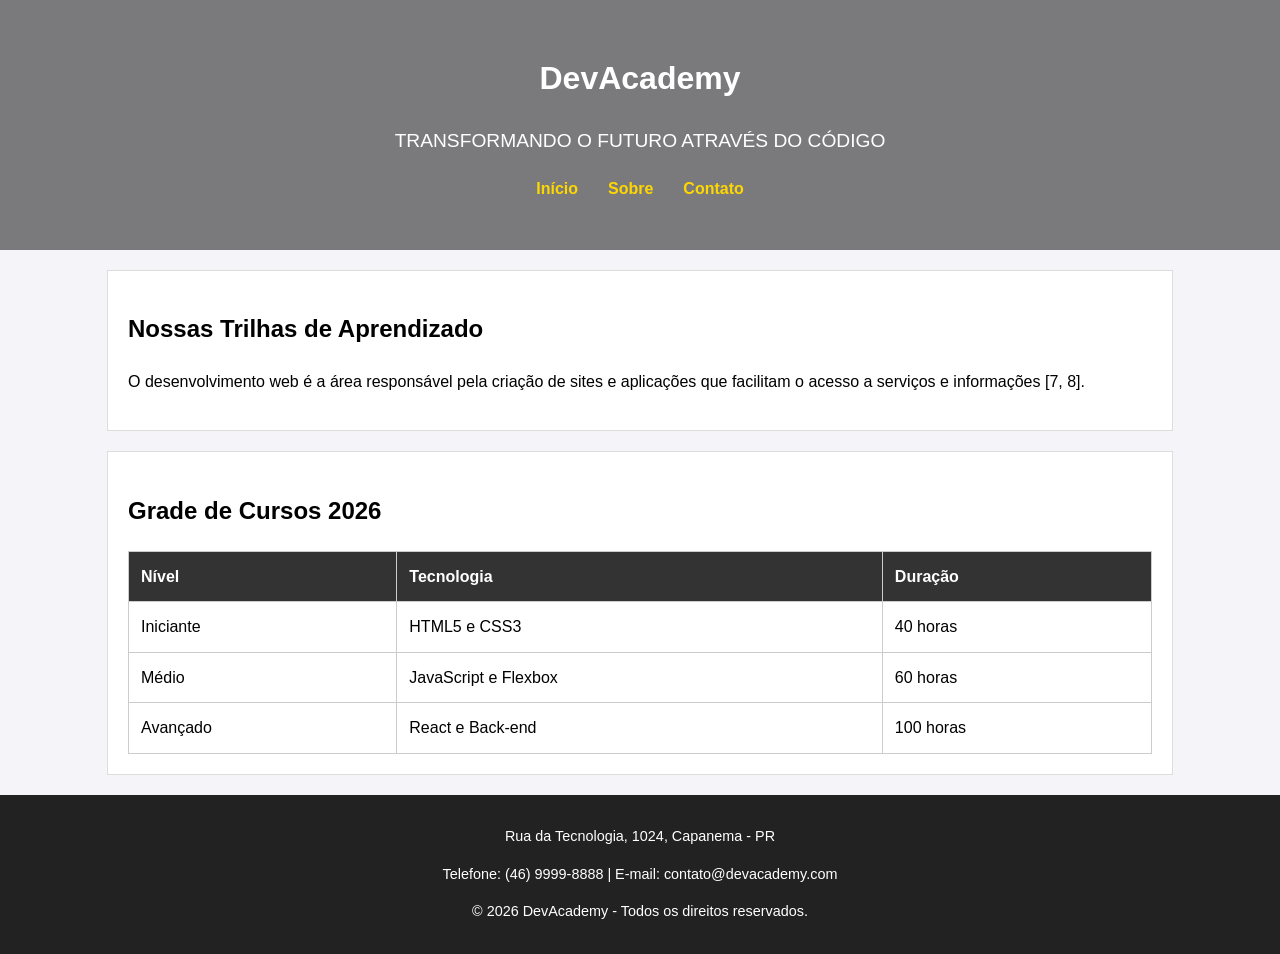
==== index.html @ 8f2f2586 "first commit" ====
<!DOCTYPE html>
<html lang="pt-BR">
<head>
    <meta charset="UTF-8">
    <meta name="viewport" content="width=device-width, initial-scale=1.0">
    <link rel="stylesheet" href="estilo.css">
    <title>DevAcademy - Início</title>
</head>
<body>
    <header>
        <h1>DevAcademy</h1>
        <p id="slogan">Transformando o futuro através do código</p>
        <nav>
            <ul class="menu">
                <li><a href="index.html">Início</a></li>
                <li><a href="sobre.html">Sobre</a></li>
                <li><a href="contato.html">Contato</a></li>
            </ul>
        </nav>
    </header>

    <main>
        <section class="conteudo-principal">
            <h2>Nossas Trilhas de Aprendizado</h2>
            <p>O desenvolvimento web é a área responsável pela criação de sites e aplicações que facilitam o acesso a serviços e informações [7, 8].</p>
        </section>

        <section id="tabela-cursos">
            <h2>Grade de Cursos 2026</h2>
            <table>
                <tr>
                    <th>Nível</th>
                    <th>Tecnologia</th>
                    <th>Duração</th>
                </tr>
                <tr>
                    <td>Iniciante</td>
                    <td>HTML5 e CSS3</td>
                    <td>40 horas</td>
                </tr>
                <tr>
                    <td>Médio</td>
                    <td>JavaScript e Flexbox</td>
                    <td>60 horas</td>
                </tr>
                <tr>
                    <td>Avançado</td>
                    <td>React e Back-end</td>
                    <td>100 horas</td>
                </tr>
            </table>
        </section>
    </main>

    <footer>
        <p>Rua da Tecnologia, 1024, Capanema - PR</p>
        <p>Telefone: (46) 9999-8888 | E-mail: contato@devacademy.com</p>
        <p>&copy; 2026 DevAcademy - Todos os direitos reservados.</p>
    </footer>
</body>
</html>
---- estilo.css ----
/* Seletores de Elemento e Variáveis de Medida */
body {
    font-family: 'Segoe UI', Tahoma, Geneva, Verdana, sans-serif; /* font-family [15] */
    background-color: #f4f4f9; /* cor de fundo [4] */
    margin: 0;
    padding: 0;
    line-height: 1.6; /* line-height [17] */
}

/* Cabeçalho e Flexbox */
header {
    background-image: linear-gradient(rgba(0,0,0,0.5), rgba(0,0,0,0.5)), url('img/header-bg.jpg'); /* imagem de fundo [4] */
    color: white;
    text-align: center; /* text-align [17] */
    padding: 2rem 0; /* padding com rem [18] */
}

#slogan { /* Seletor de ID [16] */
    font-size: 1.2rem;
    text-transform: uppercase; /* text-transform [17] */
}

/* Menu com Flexbox [3] */
.menu { /* Seletor de Classe [16] */
    display: flex; /* propriedade display [3] */
    justify-content: center; /* alinhamento flexbox [19] */
    list-style: none;
    padding: 0;
}

.menu li {
    margin: 0 15px; /* margin com px [18] */
}

.menu a {
    color: #ffd700;
    text-decoration: none; /* text-decoration [17] */
    font-weight: bold; /* font-weight [15] */
}

/* Seções e Espaçamento */
section {
    padding: 20px;
    margin: 20px auto;
    max-width: 80%; /* medida % [18] */
    background: white;
    border: 1px solid #ddd; /* bordas [4] */
}

/* Estilização da Tabela [6, 20] */
table {
    width: 100%;
    border-collapse: collapse;
    margin-top: 20px;
}

th, td {
    border: 1px solid #ccc;
    padding: 12px;
    text-align: left;
}

th {
    background-color: #333;
    color: white;
}

/* Estilização do Formulário [11, 12] */
#form-contato {
    display: flex;
    flex-direction: column; /* flex-direction [21] */
}

input, select, textarea {
    margin-bottom: 15px;
    padding: 10px;
    border-radius: 5px;
    border: 1px solid #aaa;
}

/* Outline aplicado no foco dos campos */
input:focus {
    outline: 2px solid #ffd700; /* outline obrigatório [4] */
}

/* Rodapé */
footer {
    background: #222;
    color: white;
    text-align: center;
    padding: 1rem;
    font-size: 0.9em; /* medida em [18] */
}
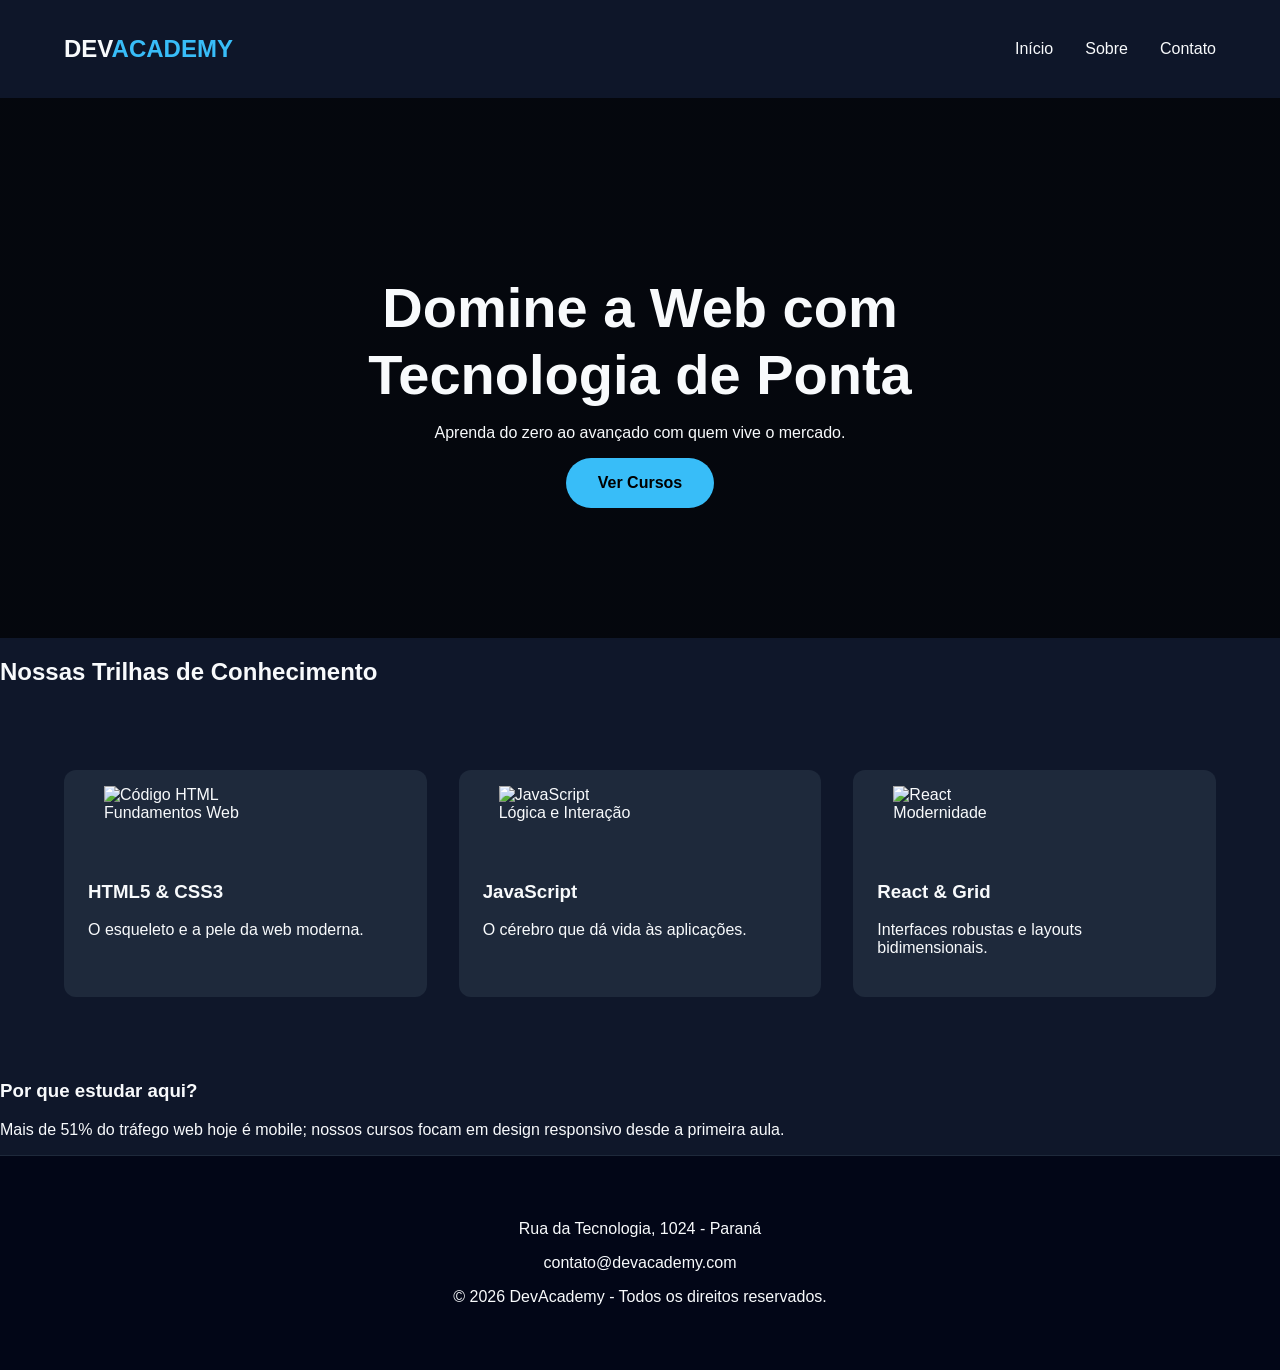
==== commit b1c0326b: "atualiza" ====
--- a/index.html
+++ b/index.html
@@ -4,14 +4,16 @@
     <meta charset="UTF-8">
     <meta name="viewport" content="width=device-width, initial-scale=1.0">
     <link rel="stylesheet" href="estilo.css">
-    <title>DevAcademy - Início</title>
+    <title>DevAcademy | O Futuro do Código</title>
 </head>
+
 <body>
-    <header>
-        <h1>DevAcademy</h1>
-        <p id="slogan">Transformando o futuro através do código</p>
+
+    <header class="cabecalho-principal">
+        <div class="logo">Dev<span>Academy</span></div>
+
         <nav>
-            <ul class="menu">
+            <ul class="menu-flex">
                 <li><a href="index.html">Início</a></li>
                 <li><a href="sobre.html">Sobre</a></li>
                 <li><a href="contato.html">Contato</a></li>
@@ -19,43 +21,93 @@
         </nav>
     </header>
 
-    <main>
-        <section class="conteudo-principal">
-            <h2>Nossas Trilhas de Aprendizado</h2>
-            <p>O desenvolvimento web é a área responsável pela criação de sites e aplicações que facilitam o acesso a serviços e informações [7, 8].</p>
+    <main class="grid-principal">
+
+        <section class="hero-section">
+            <div class="hero-conteudo">
+                <h1>Domine a Web com <br>Tecnologia de Ponta</h1>
+
+                <p>
+                    Aprenda do zero ao avançado com quem vive o mercado.
+                </p>
+
+                <a href="#cursos" class="btn-cta">Ver Cursos</a>
+            </div>
         </section>
 
-        <section id="tabela-cursos">
-            <h2>Grade de Cursos 2026</h2>
-            <table>
-                <tr>
-                    <th>Nível</th>
-                    <th>Tecnologia</th>
-                    <th>Duração</th>
-                </tr>
-                <tr>
-                    <td>Iniciante</td>
-                    <td>HTML5 e CSS3</td>
-                    <td>40 horas</td>
-                </tr>
-                <tr>
-                    <td>Médio</td>
-                    <td>JavaScript e Flexbox</td>
-                    <td>60 horas</td>
-                </tr>
-                <tr>
-                    <td>Avançado</td>
-                    <td>React e Back-end</td>
-                    <td>100 horas</td>
-                </tr>
-            </table>
+        <section id="cursos" class="secao-cursos">
+            <h2>Nossas Trilhas de Conhecimento</h2>
+
+            <div class="container-grid-cursos">
+
+                <article class="curso-card">
+                    <figure>
+                        <img src="https://images.unsplash.com/photo-1587620962725-abab7fe55159?auto=format&fit=crop&w=400&q=80"
+                            alt="Código HTML">
+
+                        <figcaption>Fundamentos Web</figcaption>
+                    </figure>
+
+                    <div class="card-info">
+                        <h3>HTML5 & CSS3</h3>
+                        <p>O esqueleto e a pele da web moderna.</p>
+                    </div>
+                </article>
+
+                <article class="curso-card">
+                    <figure>
+                        <img src="https://images.unsplash.com/photo-1579468118864-1b9ea3c0db4a?auto=format&fit=crop&w=400&q=80"
+                            alt="JavaScript">
+
+                        <figcaption>Lógica e Interação</figcaption>
+                    </figure>
+
+                    <div class="card-info">
+                        <h3>JavaScript</h3>
+                        <p>O cérebro que dá vida às aplicações.</p>
+                    </div>
+                </article>
+
+                <article class="curso-card">
+                    <figure>
+                        <img src="https://images.unsplash.com/photo-1633356122544-f134324a6cee?auto=format&fit=crop&w=400&q=80"
+                            alt="React">
+
+                        <figcaption>Modernidade</figcaption>
+                    </figure>
+
+                    <div class="card-info">
+                        <h3>React & Grid</h3>
+                        <p>Interfaces robustas e layouts bidimensionais.</p>
+                    </div>
+                </article>
+
+            </div>
         </section>
+
+        <aside class="info-extra">
+            <h3>Por que estudar aqui?</h3>
+
+            <p>
+                Mais de 51% do tráfego web hoje é mobile; nossos cursos
+                focam em design responsivo desde a primeira aula.
+            </p>
+        </aside>
+
     </main>
 
-    <footer>
-        <p>Rua da Tecnologia, 1024, Capanema - PR</p>
-        <p>Telefone: (46) 9999-8888 | E-mail: contato@devacademy.com</p>
-        <p>&copy; 2026 DevAcademy - Todos os direitos reservados.</p>
+    <footer class="rodape-moderno">
+
+        <div class="contato-footer">
+            <p>Rua da Tecnologia, 1024 - Paraná</p>
+            <p>contato@devacademy.com</p>
+        </div>
+
+        <p class="copyright">
+            &copy; 2026 DevAcademy - Todos os direitos reservados.
+        </p>
+
     </footer>
+
 </body>
-</html>
+</html>
--- a/estilo.css
+++ b/estilo.css
@@ -1,93 +1,125 @@
-/* Seletores de Elemento e Variáveis de Medida */
-body {
-    font-family: 'Segoe UI', Tahoma, Geneva, Verdana, sans-serif; /* font-family [15] */
-    background-color: #f4f4f9; /* cor de fundo [4] */
-    margin: 0;
-    padding: 0;
-    line-height: 1.6; /* line-height [17] */
+/* Variáveis de Design */
+:root {
+    --bg-dark: #0f172a;
+    --accent: #38bdf8;
+    --text-main: #f8fafc;
+    --card-bg: #1e293b;
+    /* Tipografia Fluida: clamp(min, pref, max) */
+    --h1-size: clamp(2rem, 6vw, 3.5rem);
+    --body-size: clamp(1rem, 1.2vw, 1.125rem);
 }
 
-/* Cabeçalho e Flexbox */
-header {
-    background-image: linear-gradient(rgba(0,0,0,0.5), rgba(0,0,0,0.5)), url('img/header-bg.jpg'); /* imagem de fundo [4] */
-    color: white;
-    text-align: center; /* text-align [17] */
-    padding: 2rem 0; /* padding com rem [18] */
+body {
+    font-family: 'Inter', sans-serif;
+    background-color: var(--bg-dark);
+    color: var(--text-main);
+    margin: 0;
+    display: grid; /* Grid para estrutura macro */
+    grid-template-rows: auto 1fr auto;
+    min-height: 100vh;
 }
 
-#slogan { /* Seletor de ID [16] */
-    font-size: 1.2rem;
-    text-transform: uppercase; /* text-transform [17] */
+/* Header com Flexbox */
+.cabecalho-principal {
+    display: flex;
+    justify-content: space-between;
+    align-items: center;
+    padding: 1.5rem 5%;
+    background: rgba(15, 23, 42, 0.9);
+    backdrop-filter: blur(10px);
+    position: sticky;
+    top: 0;
+    z-index: 100;
 }
 
-/* Menu com Flexbox [3] */
-.menu { /* Seletor de Classe [16] */
-    display: flex; /* propriedade display [3] */
-    justify-content: center; /* alinhamento flexbox [19] */
-    list-style: none;
-    padding: 0;
+.logo {
+    font-size: 1.5rem;
+    font-weight: 800;
+    text-transform: uppercase;
 }
 
-.menu li {
-    margin: 0 15px; /* margin com px [18] */
+.logo span { color: var(--accent); }
+
+.menu-flex {
+    display: flex;
+    list-style: none;
+    gap: 2rem; /* Espaçamento moderno [12] */
 }
 
-.menu a {
-    color: #ffd700;
-    text-decoration: none; /* text-decoration [17] */
-    font-weight: bold; /* font-weight [15] */
+.menu-flex a {
+    color: var(--text-main);
+    text-decoration: none;
+    font-weight: 500;
+    transition: color 0.3s;
 }
 
-/* Seções e Espaçamento */
-section {
-    padding: 20px;
-    margin: 20px auto;
-    max-width: 80%; /* medida % [18] */
-    background: white;
-    border: 1px solid #ddd; /* bordas [4] */
+.menu-flex a:hover { color: var(--accent); }
+
+/* Hero Section com Imagem de Fundo */
+.hero-section {
+    height: 60vh;
+    background: linear-gradient(rgba(0,0,0,0.7), rgba(0,0,0,0.7)), 
+                url('https://images.unsplash.com/photo-1517694712202-14dd9538aa97?auto=format&fit=crop&w=1200&q=80');
+    background-size: cover;
+    background-position: center;
+    display: flex; /* Flexbox para centralizar conteúdo [9] */
+    justify-content: center;
+    align-items: center;
+    text-align: center;
 }
 
-/* Estilização da Tabela [6, 20] */
-table {
-    width: 100%;
-    border-collapse: collapse;
-    margin-top: 20px;
+h1 { font-size: var(--h1-size); margin-bottom: 1rem; line-height: 1.2; }
+
+/* Grid de Cursos Responsivo [13, 14] */
+.container-grid-cursos {
+    display: grid;
+    /* Responsividade sem media queries: colunas que se ajustam sozinhas */
+    grid-template-columns: repeat(auto-fit, minmax(300px, 1fr));
+    gap: 2rem;
+    padding: 4rem 5%;
 }
 
-th, td {
-    border: 1px solid #ccc;
-    padding: 12px;
-    text-align: left;
+.curso-card {
+    background: var(--card-bg);
+    border-radius: 12px;
+    overflow: hidden;
+    transition: transform 0.3s, outline 0.2s;
 }
 
-th {
-    background-color: #333;
-    color: white;
+.curso-card:hover {
+    transform: translateY(-10px);
+    outline: 2px solid var(--accent); /* Outline obrigatório */
 }
 
-/* Estilização do Formulário [11, 12] */
-#form-contato {
-    display: flex;
-    flex-direction: column; /* flex-direction [21] */
+/* Imagens Responsivas [15, 16] */
+.curso-card img {
+    width: 100%;
+    height: 200px;
+    object-fit: cover; /* Faz a imagem preencher o espaço sem distorcer [17] */
 }
 
-input, select, textarea {
-    margin-bottom: 15px;
-    padding: 10px;
-    border-radius: 5px;
-    border: 1px solid #aaa;
-}
+.card-info { padding: 1.5rem; }
 
-/* Outline aplicado no foco dos campos */
-input:focus {
-    outline: 2px solid #ffd700; /* outline obrigatório [4] */
+.btn-cta {
+    background: var(--accent);
+    color: #000;
+    padding: 1rem 2rem;
+    border-radius: 50px;
+    text-decoration: none;
+    font-weight: bold;
+    display: inline-block;
 }
 
 /* Rodapé */
-footer {
-    background: #222;
-    color: white;
+.rodape-moderno {
+    background: #020617;
+    padding: 3rem 5%;
     text-align: center;
-    padding: 1rem;
-    font-size: 0.9em; /* medida em [18] */
+    border-top: 1px solid #1e293b;
+}
+
+/* Media Query para ajustes finos em telas pequenas [18] */
+@media (max-width: 600px) {
+    .cabecalho-principal { flex-direction: column; gap: 1rem; }
+    .hero-section { height: 40vh; }
 }
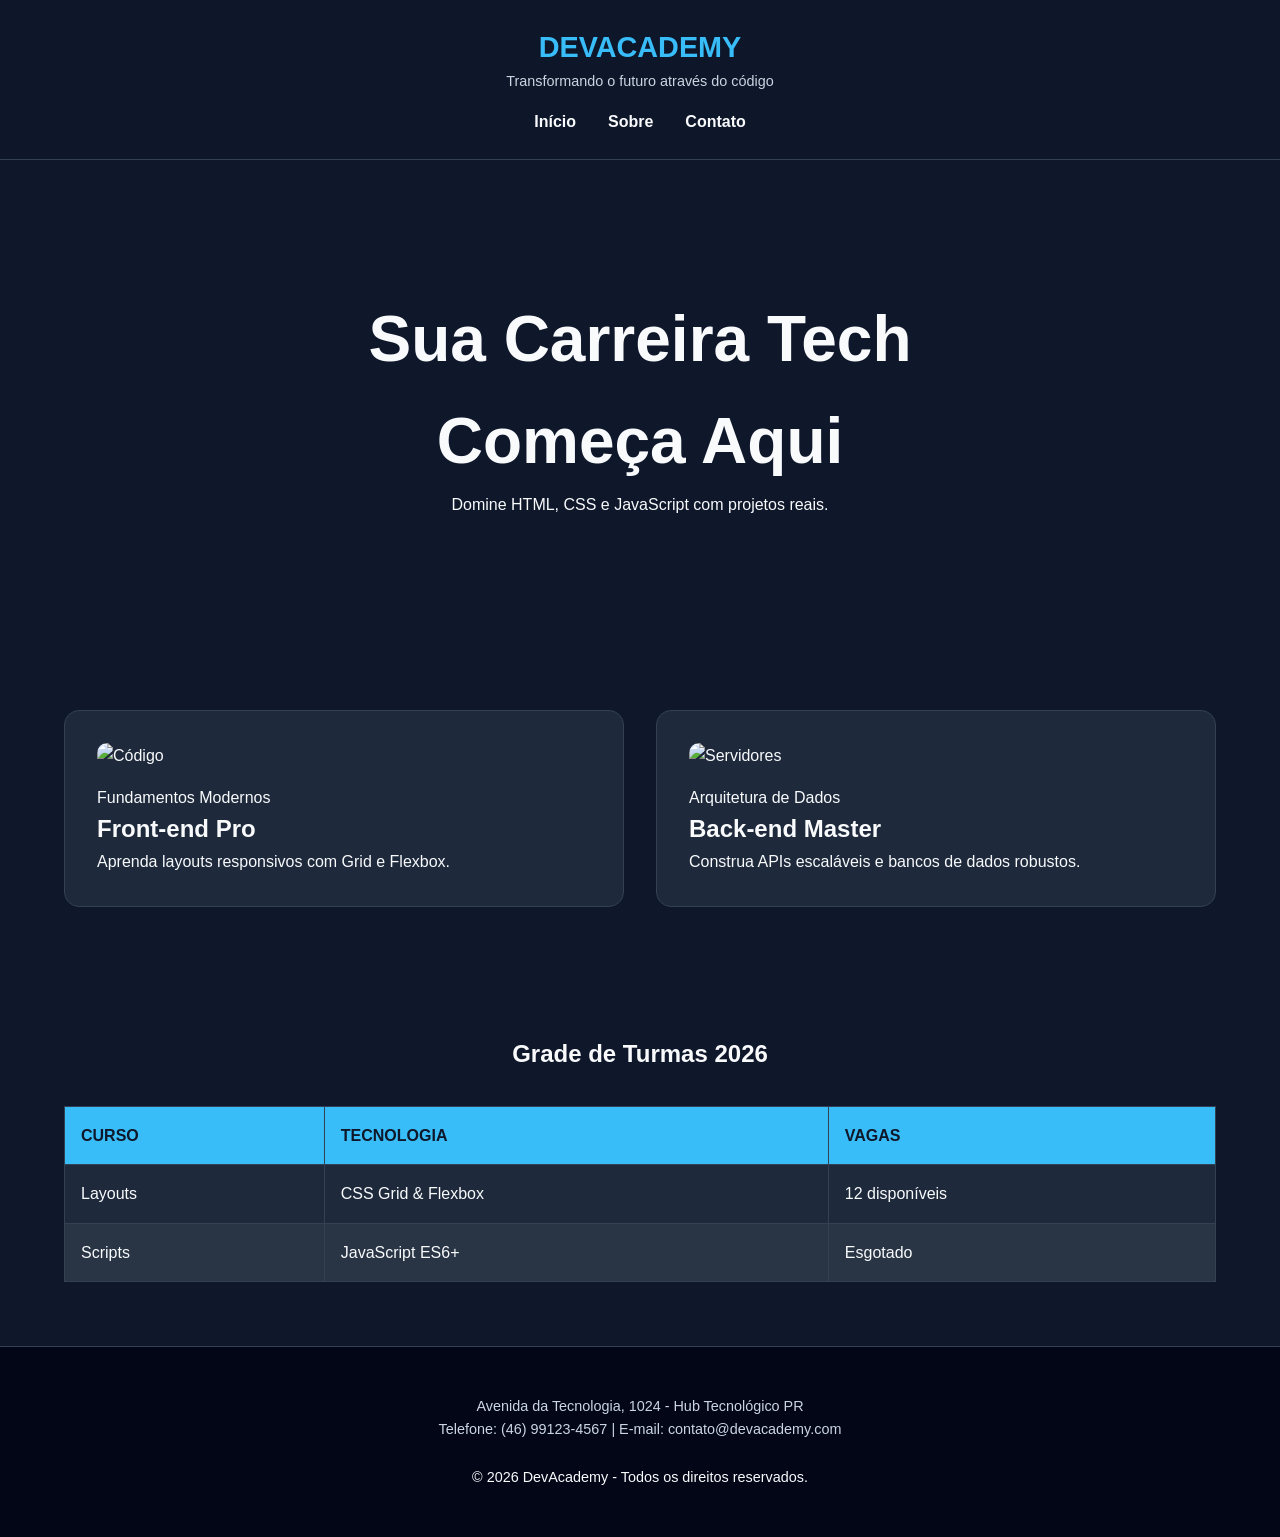
==== commit 065c9452: "final amem" ====
--- a/index.html
+++ b/index.html
@@ -4,16 +4,16 @@
     <meta charset="UTF-8">
     <meta name="viewport" content="width=device-width, initial-scale=1.0">
     <link rel="stylesheet" href="estilo.css">
-    <title>DevAcademy | O Futuro do Código</title>
+    <title>DevAcademy | Início</title>
 </head>
-
 <body>
-
-    <header class="cabecalho-principal">
-        <div class="logo">Dev<span>Academy</span></div>
-
+    <header>
+        <div class="logo-box">
+            <h1>DevAcademy</h1>
+            <p id="slogan">Transformando o futuro através do código</p>
+        </div>
         <nav>
-            <ul class="menu-flex">
+            <ul class="menu">
                 <li><a href="index.html">Início</a></li>
                 <li><a href="sobre.html">Sobre</a></li>
                 <li><a href="contato.html">Contato</a></li>
@@ -21,93 +21,64 @@
         </nav>
     </header>
 
-    <main class="grid-principal">
-
-        <section class="hero-section">
-            <div class="hero-conteudo">
-                <h1>Domine a Web com <br>Tecnologia de Ponta</h1>
-
-                <p>
-                    Aprenda do zero ao avançado com quem vive o mercado.
-                </p>
-
-                <a href="#cursos" class="btn-cta">Ver Cursos</a>
-            </div>
+    <main>
+        <section class="hero">
+            <h1>Sua Carreira Tech <br> Começa Aqui</h1>
+            <p>Domine HTML, CSS e JavaScript com projetos reais.</p>
         </section>
 
-        <section id="cursos" class="secao-cursos">
-            <h2>Nossas Trilhas de Conhecimento</h2>
+        <section class="grid-cursos">
+            <article class="card">
+                <figure>
+                    <img src="https://images.unsplash.com/photo-1587620962725-abab7fe55159?auto=format&fit=crop&w=400&q=80" alt="Código">
+                    <figcaption>Fundamentos Modernos</figcaption>
+                </figure>
+                <h2>Front-end Pro</h2>
+                <p>Aprenda layouts responsivos com Grid e Flexbox.</p>
+            </article>
 
-            <div class="container-grid-cursos">
-
-                <article class="curso-card">
-                    <figure>
-                        <img src="https://images.unsplash.com/photo-1587620962725-abab7fe55159?auto=format&fit=crop&w=400&q=80"
-                            alt="Código HTML">
-
-                        <figcaption>Fundamentos Web</figcaption>
-                    </figure>
-
-                    <div class="card-info">
-                        <h3>HTML5 & CSS3</h3>
-                        <p>O esqueleto e a pele da web moderna.</p>
-                    </div>
-                </article>
-
-                <article class="curso-card">
-                    <figure>
-                        <img src="https://images.unsplash.com/photo-1579468118864-1b9ea3c0db4a?auto=format&fit=crop&w=400&q=80"
-                            alt="JavaScript">
-
-                        <figcaption>Lógica e Interação</figcaption>
-                    </figure>
-
-                    <div class="card-info">
-                        <h3>JavaScript</h3>
-                        <p>O cérebro que dá vida às aplicações.</p>
-                    </div>
-                </article>
-
-                <article class="curso-card">
-                    <figure>
-                        <img src="https://images.unsplash.com/photo-1633356122544-f134324a6cee?auto=format&fit=crop&w=400&q=80"
-                            alt="React">
-
-                        <figcaption>Modernidade</figcaption>
-                    </figure>
-
-                    <div class="card-info">
-                        <h3>React & Grid</h3>
-                        <p>Interfaces robustas e layouts bidimensionais.</p>
-                    </div>
-                </article>
-
-            </div>
+            <article class="card">
+                <figure>
+                    <img src="https://images.unsplash.com/photo-1558494949-ef010cbdcc51?auto=format&fit=crop&w=400&q=80" alt="Servidores">
+                    <figcaption>Arquitetura de Dados</figcaption>
+                </figure>
+                <h2>Back-end Master</h2>
+                <p>Construa APIs escaláveis e bancos de dados robustos.</p>
+            </article>
         </section>
 
-        <aside class="info-extra">
-            <h3>Por que estudar aqui?</h3>
-
-            <p>
-                Mais de 51% do tráfego web hoje é mobile; nossos cursos
-                focam em design responsivo desde a primeira aula.
-            </p>
-        </aside>
-
+        <section class="secao-tabela">
+            <h2 style="text-align: center; margin-bottom: 2rem;">Grade de Turmas 2026</h2>
+            <table>
+                <thead>
+                    <tr>
+                        <th>Curso</th>
+                        <th>Tecnologia</th>
+                        <th>Vagas</th>
+                    </tr>
+                </thead>
+                <tbody>
+                    <tr>
+                        <td>Layouts</td>
+                        <td>CSS Grid & Flexbox</td>
+                        <td>12 disponíveis</td>
+                    </tr>
+                    <tr>
+                        <td>Scripts</td>
+                        <td>JavaScript ES6+</td>
+                        <td>Esgotado</td>
+                    </tr>
+                </tbody>
+            </table>
+        </section>
     </main>
 
-    <footer class="rodape-moderno">
-
+    <footer>
         <div class="contato-footer">
-            <p>Rua da Tecnologia, 1024 - Paraná</p>
-            <p>contato@devacademy.com</p>
+            <p>Avenida da Tecnologia, 1024 - Hub Tecnológico PR</p>
+            <p>Telefone: (46) 99123-4567 | E-mail: contato@devacademy.com</p>
         </div>
-
-        <p class="copyright">
-            &copy; 2026 DevAcademy - Todos os direitos reservados.
-        </p>
-
+        <p>&copy; 2026 DevAcademy - Todos os direitos reservados.</p>
     </footer>
-
 </body>
 </html>
--- a/estilo.css
+++ b/estilo.css
@@ -1,125 +1,222 @@
-/* Variáveis de Design */
+/* =========================================
+   CONFIGURAÇÕES GLOBAIS E VARIÁVEIS
+   ========================================= */
 :root {
     --bg-dark: #0f172a;
+    --bg-card: #1e293b;
     --accent: #38bdf8;
-    --text-main: #f8fafc;
-    --card-bg: #1e293b;
-    /* Tipografia Fluida: clamp(min, pref, max) */
-    --h1-size: clamp(2rem, 6vw, 3.5rem);
-    --body-size: clamp(1rem, 1.2vw, 1.125rem);
+    --text-primary: #f8fafc;
+    --text-secondary: #cbd5e1;
+    --border-color: #334155;
+    
+    /* Tipografia Fluida (mínimo, preferido, máximo) */
+    --h1-size: clamp(2.2rem, 8vw, 4rem);
+    --h2-size: clamp(1.6rem, 5vw, 2.5rem);
+    --body-size: clamp(1rem, 1vw + 0.5rem, 1.125rem); /* REM para acessibilidade */
+}
+
+* {
+    margin: 0;
+    padding: 0;
+    box-sizing: border-box;
 }
 
 body {
-    font-family: 'Inter', sans-serif;
-    background-color: var(--bg-dark);
-    color: var(--text-main);
-    margin: 0;
-    display: grid; /* Grid para estrutura macro */
+    font-family: 'Inter', 'Segoe UI', sans-serif; /* font-family */
+    background-color: var(--bg-dark); /* cor de fundo */
+    color: var(--text-primary);
+    line-height: 1.6; /* line-height */
+    
+    /* Grid Macro: Cabeçalho, Conteúdo, Rodapé */
+    display: grid;
     grid-template-rows: auto 1fr auto;
     min-height: 100vh;
 }
 
-/* Header com Flexbox */
-.cabecalho-principal {
-    display: flex;
-    justify-content: space-between;
-    align-items: center;
+/* =========================================
+   CABEÇALHO E NAVEGAÇÃO (FLEXBOX)
+   ========================================= */
+header {
+    background-color: rgba(15, 23, 42, 0.95);
     padding: 1.5rem 5%;
-    background: rgba(15, 23, 42, 0.9);
-    backdrop-filter: blur(10px);
+    border-bottom: 1px solid var(--border-color);
     position: sticky;
     top: 0;
-    z-index: 100;
-}
-
-.logo {
-    font-size: 1.5rem;
-    font-weight: 800;
-    text-transform: uppercase;
-}
-
-.logo span { color: var(--accent); }
-
-.menu-flex {
+    z-index: 1000;
+    text-align: center; /* text-align */
+}
+
+.logo-box h1 {
+    font-size: 1.8rem;
+    text-transform: uppercase; /* text-transform */
+    color: var(--accent);
+}
+
+#slogan { /* Seletor de ID */
+    font-size: 0.9rem;
+    color: var(--text-secondary);
+    margin-bottom: 1rem;
+}
+
+.menu { /* Seletor de Classe */
     display: flex;
+    justify-content: center;
     list-style: none;
-    gap: 2rem; /* Espaçamento moderno [12] */
-}
-
-.menu-flex a {
-    color: var(--text-main);
-    text-decoration: none;
-    font-weight: 500;
+    gap: 2rem;
+}
+
+.menu a {
+    color: var(--text-primary);
+    text-decoration: none; /* text-decoration */
+    font-weight: 600; /* font-weight */
     transition: color 0.3s;
 }
 
-.menu-flex a:hover { color: var(--accent); }
-
-/* Hero Section com Imagem de Fundo */
-.hero-section {
-    height: 60vh;
-    background: linear-gradient(rgba(0,0,0,0.7), rgba(0,0,0,0.7)), 
-                url('https://images.unsplash.com/photo-1517694712202-14dd9538aa97?auto=format&fit=crop&w=1200&q=80');
+.menu a:hover {
+    color: var(--accent);
+}
+
+/* =========================================
+   PÁGINA INICIAL - HERO E GRIDS
+   ========================================= */
+.hero {
+    padding: clamp(4rem, 10vw, 8rem) 5%;
+    background-image: linear-gradient(rgba(15,23,42,0.7), rgba(15,23,42,0.7)), 
+                      url('https://images.unsplash.com/photo-1517694712202-14dd9538aa97?auto=format&fit=crop&w=1200'); /* imagem de fundo */
     background-size: cover;
     background-position: center;
-    display: flex; /* Flexbox para centralizar conteúdo [9] */
-    justify-content: center;
-    align-items: center;
     text-align: center;
 }
 
-h1 { font-size: var(--h1-size); margin-bottom: 1rem; line-height: 1.2; }
-
-/* Grid de Cursos Responsivo [13, 14] */
-.container-grid-cursos {
+.hero h1 {
+    font-size: var(--h1-size);
+}
+
+/* Grid de Cursos Automático */
+.grid-cursos {
     display: grid;
-    /* Responsividade sem media queries: colunas que se ajustam sozinhas */
-    grid-template-columns: repeat(auto-fit, minmax(300px, 1fr));
+    grid-template-columns: repeat(auto-fit, minmax(300px, 1fr)); /* Responsividade automática */
     gap: 2rem;
     padding: 4rem 5%;
 }
 
-.curso-card {
-    background: var(--card-bg);
-    border-radius: 12px;
-    overflow: hidden;
-    transition: transform 0.3s, outline 0.2s;
-}
-
-.curso-card:hover {
+.card {
+    background: var(--bg-card);
+    padding: 2rem;
+    border-radius: 15px; /* bordas */
+    border: 1px solid var(--border-color);
+    transition: transform 0.3s;
+}
+
+.card:hover {
     transform: translateY(-10px);
     outline: 2px solid var(--accent); /* Outline obrigatório */
 }
 
-/* Imagens Responsivas [15, 16] */
-.curso-card img {
+.card img {
     width: 100%;
-    height: 200px;
-    object-fit: cover; /* Faz a imagem preencher o espaço sem distorcer [17] */
-}
-
-.card-info { padding: 1.5rem; }
-
-.btn-cta {
+    border-radius: 10px;
+    margin-bottom: 1rem;
+}
+
+/* =========================================
+   TABELA ESTILIZADA
+   ========================================= */
+.secao-tabela {
+    padding: 4rem 5%;
+    overflow-x: auto;
+}
+
+table {
+    width: 100%;
+    border-collapse: collapse;
+    background: var(--bg-card);
+    border: 1px solid var(--border-color);
+}
+
+th, td {
+    padding: 1rem;
+    border: 1px solid var(--border-color);
+    text-align: left;
+}
+
+th {
+    background-color: var(--accent);
+    color: var(--bg-dark);
+    text-transform: uppercase;
+}
+
+tr:nth-child(even) {
+    background-color: rgba(255, 255, 255, 0.05);
+}
+
+/* =========================================
+   FORMULÁRIO DE CONTATO
+   ========================================= */
+#form-contato {
+    display: flex;
+    flex-direction: column;
+    gap: 1.5rem;
+    max-width: 600px;
+    margin: 2rem auto;
+}
+
+.campo-formulario {
+    display: flex;
+    flex-direction: column;
+    gap: 0.5rem;
+}
+
+input, select, textarea {
+    padding: 1rem;
+    background: var(--bg-card);
+    border: 1px solid var(--border-color);
+    color: white;
+    border-radius: 8px;
+    font-size: 1rem;
+}
+
+input:focus, textarea:focus {
+    outline: none;
+    border-color: var(--accent);
+    box-shadow: 0 0 0 4px rgba(56, 189, 248, 0.1); /* Feedback visual */
+}
+
+.btn-enviar {
     background: var(--accent);
-    color: #000;
-    padding: 1rem 2rem;
-    border-radius: 50px;
-    text-decoration: none;
+    color: var(--bg-dark);
     font-weight: bold;
-    display: inline-block;
-}
-
-/* Rodapé */
-.rodape-moderno {
-    background: #020617;
+    cursor: pointer;
+    border: none;
+    padding: 1rem;
+}
+
+/* =========================================
+   RODAPÉ
+   ========================================= */
+footer {
+    background-color: #020617;
     padding: 3rem 5%;
+    border-top: 1px solid var(--border-color);
     text-align: center;
-    border-top: 1px solid #1e293b;
-}
-
-/* Media Query para ajustes finos em telas pequenas [18] */
-@media (max-width: 600px) {
-    .cabecalho-principal { flex-direction: column; gap: 1rem; }
-    .hero-section { height: 40vh; }
+    font-size: 0.9rem;
+}
+
+.contato-footer {
+    margin-bottom: 1.5rem;
+    color: var(--text-secondary);
+}
+
+/* =========================================
+   MEDIA QUERIES (BREAKPOINTS)
+   ========================================= */
+@media (max-width: 768px) {
+    .menu {
+        flex-direction: column;
+        gap: 1rem;
+    }
+    
+    .hero {
+        padding: 4rem 5%;
+    }
 }
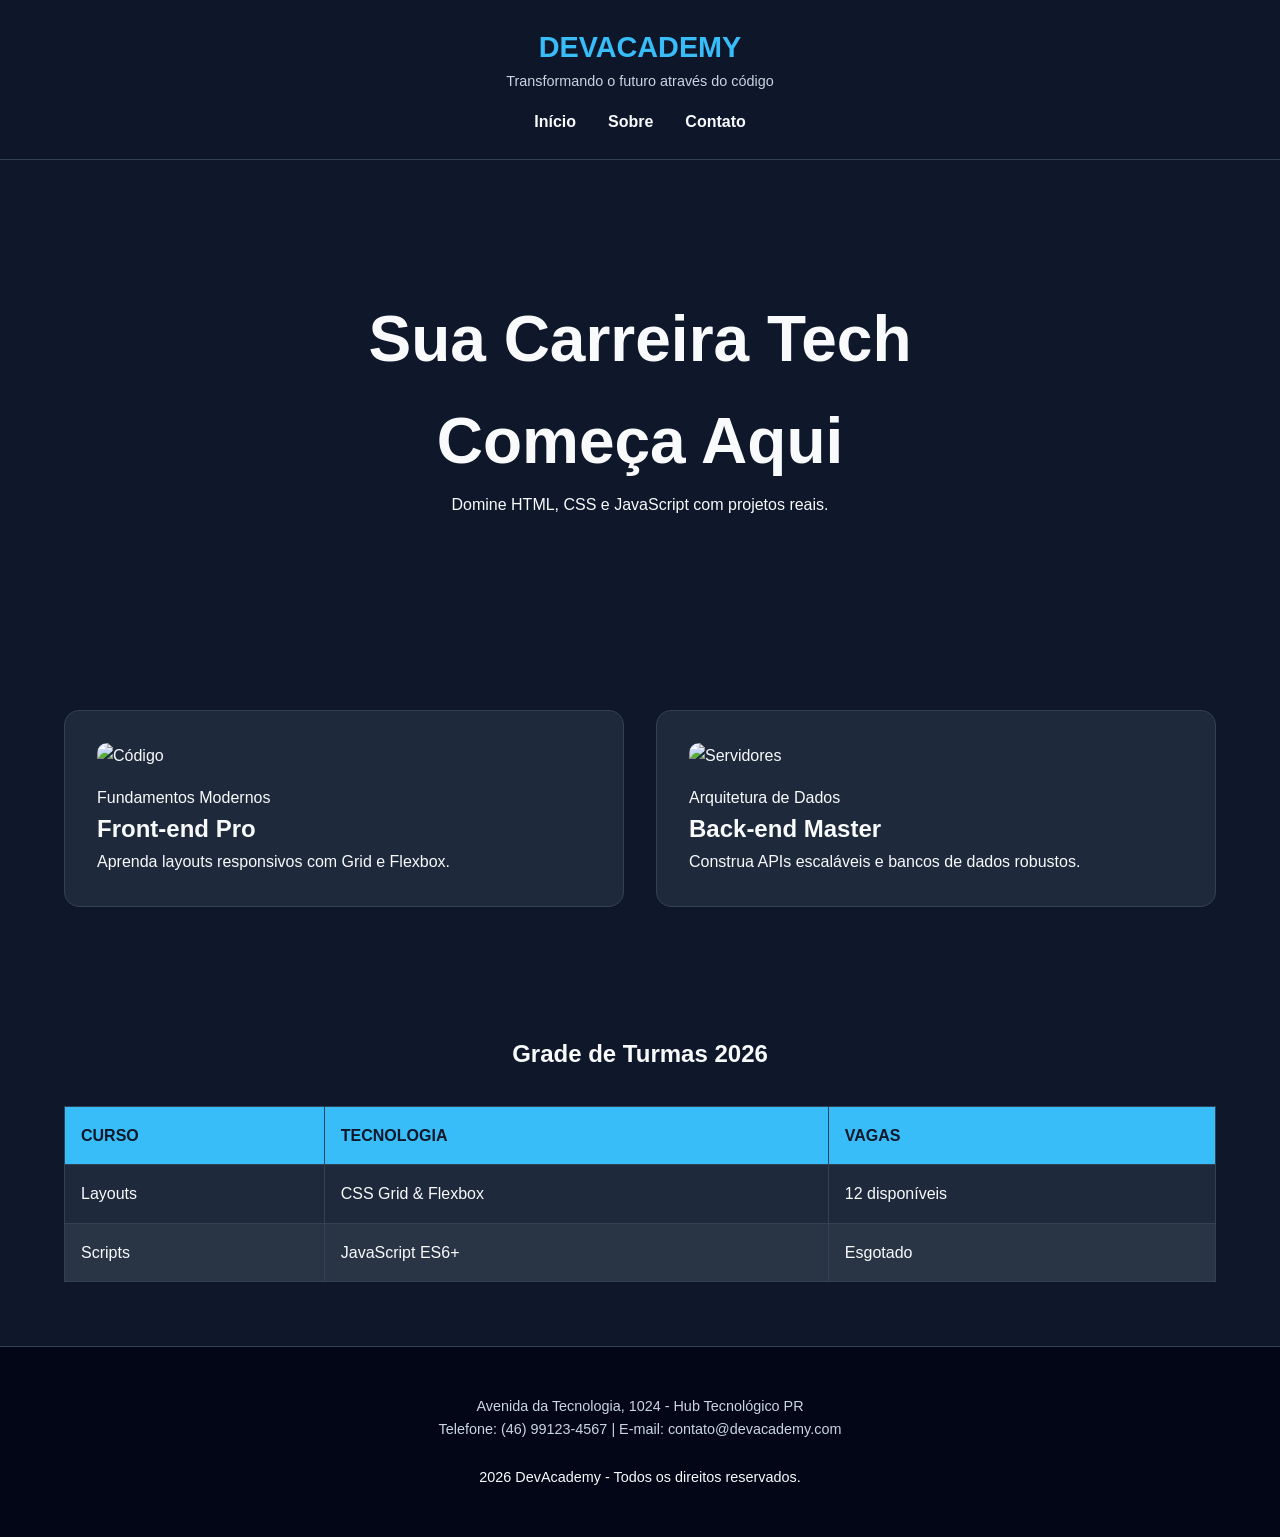
==== commit b25e6a17: "final definitivo deus ira prover" ====
--- a/index.html
+++ b/index.html
@@ -39,7 +39,7 @@
 
             <article class="card">
                 <figure>
-                    <img src="https://images.unsplash.com/photo-1558494949-ef010cbdcc51?auto=format&fit=crop&w=400&q=80" alt="Servidores">
+                    <img src="https://images.unsplash.com/photo-1627398242454-45a1465c2479?auto=format&fit=crop&w=400&q=80 " alt="Servidores">
                     <figcaption>Arquitetura de Dados</figcaption>
                 </figure>
                 <h2>Back-end Master</h2>
@@ -78,7 +78,7 @@
             <p>Avenida da Tecnologia, 1024 - Hub Tecnológico PR</p>
             <p>Telefone: (46) 99123-4567 | E-mail: contato@devacademy.com</p>
         </div>
-        <p>&copy; 2026 DevAcademy - Todos os direitos reservados.</p>
+        <p> 2026 DevAcademy - Todos os direitos reservados.</p>
     </footer>
 </body>
 </html>
